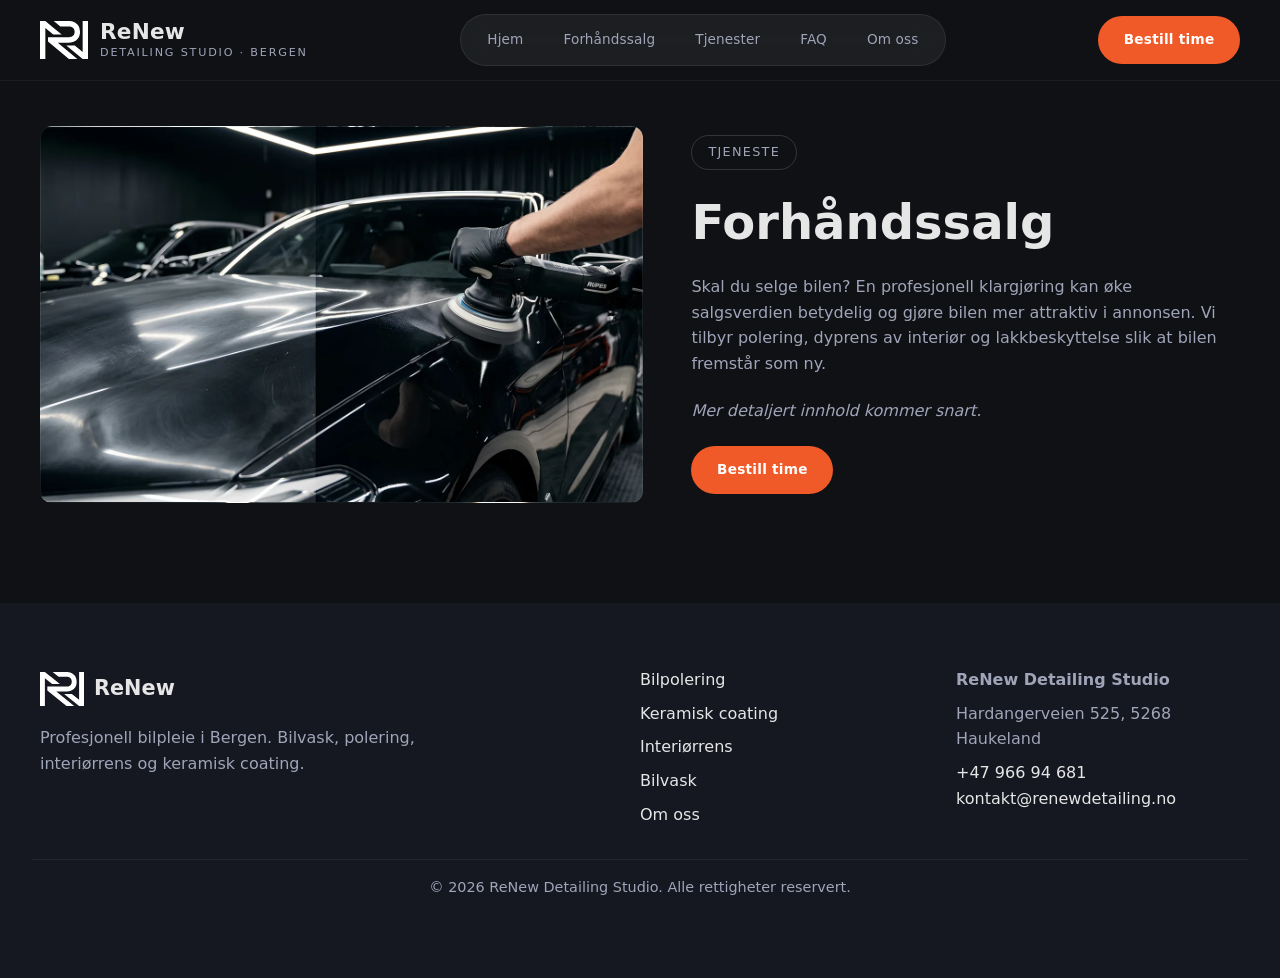
==== forhandssalg/index.html @ 08a84643 "Tjenester-galleri, FAQ, Om oss-side, WhatsApp, Dekkskift-bilde og SEO-fikser" ====
<!DOCTYPE html>
<html lang="no">
<head>
  <meta charset="UTF-8">
  <meta name="viewport" content="width=device-width, initial-scale=1.0">

  <title>Forhåndssalg – klargjøring før salg | ReNew Detailing Studio Bergen</title>
  <meta name="description" content="Profesjonell forhåndssalg-klargjøring i Bergen. Vi øker bilens verdi før salg med polering, dyprens og lakkbeskyttelse.">

  <link rel="icon" href="/favicon.ico">
  <link rel="stylesheet" href="/assets/css/main.css">
</head>

<body>

  <div id="site-header"></div>

  <main>
    <section class="service-intro">
      <div class="service-intro-inner">

        <div class="service-intro-media"
             style="--img: url('/assets/images/services/forhands-salg.webp')"
             role="img" aria-label="Forhåndssalg klargjøring i Bergen"></div>

        <div class="service-intro-content">
          <span class="section-tag">Tjeneste</span>
          <h1>Forhåndssalg</h1>
          <p>
            Skal du selge bilen? En profesjonell klargjøring kan øke salgsverdien
            betydelig og gjøre bilen mer attraktiv i annonsen. Vi tilbyr polering,
            dyprens av interiør og lakkbeskyttelse slik at bilen fremstår som ny.
          </p>
          <p><em>Mer detaljert innhold kommer snart.</em></p>
          <a class="btn-primary" href="/kontakt/">Bestill time</a>
        </div>

      </div>
    </section>
  </main>

  <div id="site-footer"></div>

  <script src="/assets/js/main.js" defer></script>
</body>
</html>
---- assets/css/main.css ----
/* =====================
   BASE
   ===================== */
@import url("./base/variables.css");
@import url("./base/reset.css");
@import url("./base/typography.css");

/* =====================
   LAYOUT
   ===================== */
@import url("./layout/layout.css");
@import url("./layout/header.css");
@import url("./layout/footer.css");

/* =====================
   SECTIONS
   ===================== */
@import url("./sections/hero.css");
@import url("./sections/feature-block.css");
@import url("./sections/services.css");
@import url("./sections/service-page.css");
@import url("./sections/faq.css");
@import url("./sections/visit.css");
@import url("./sections/why-us.css");
@import url("./sections/cta.css");
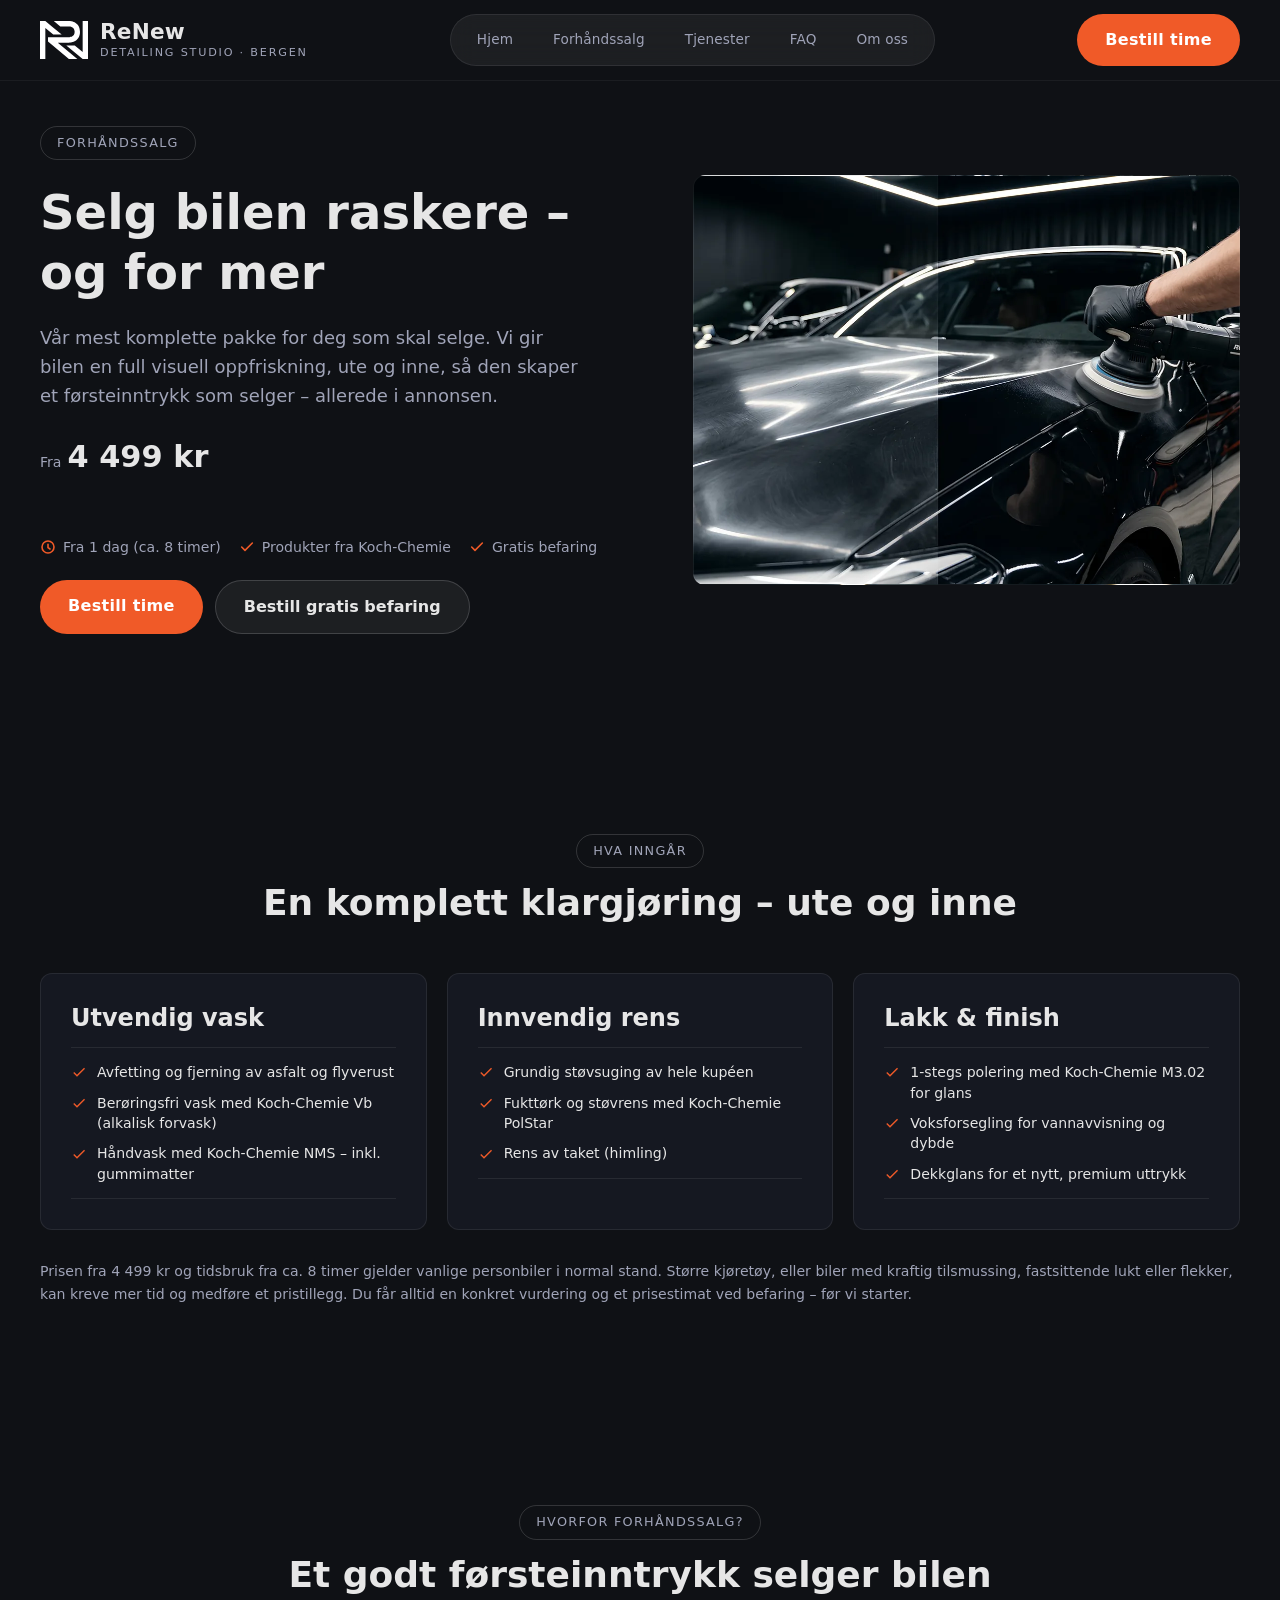
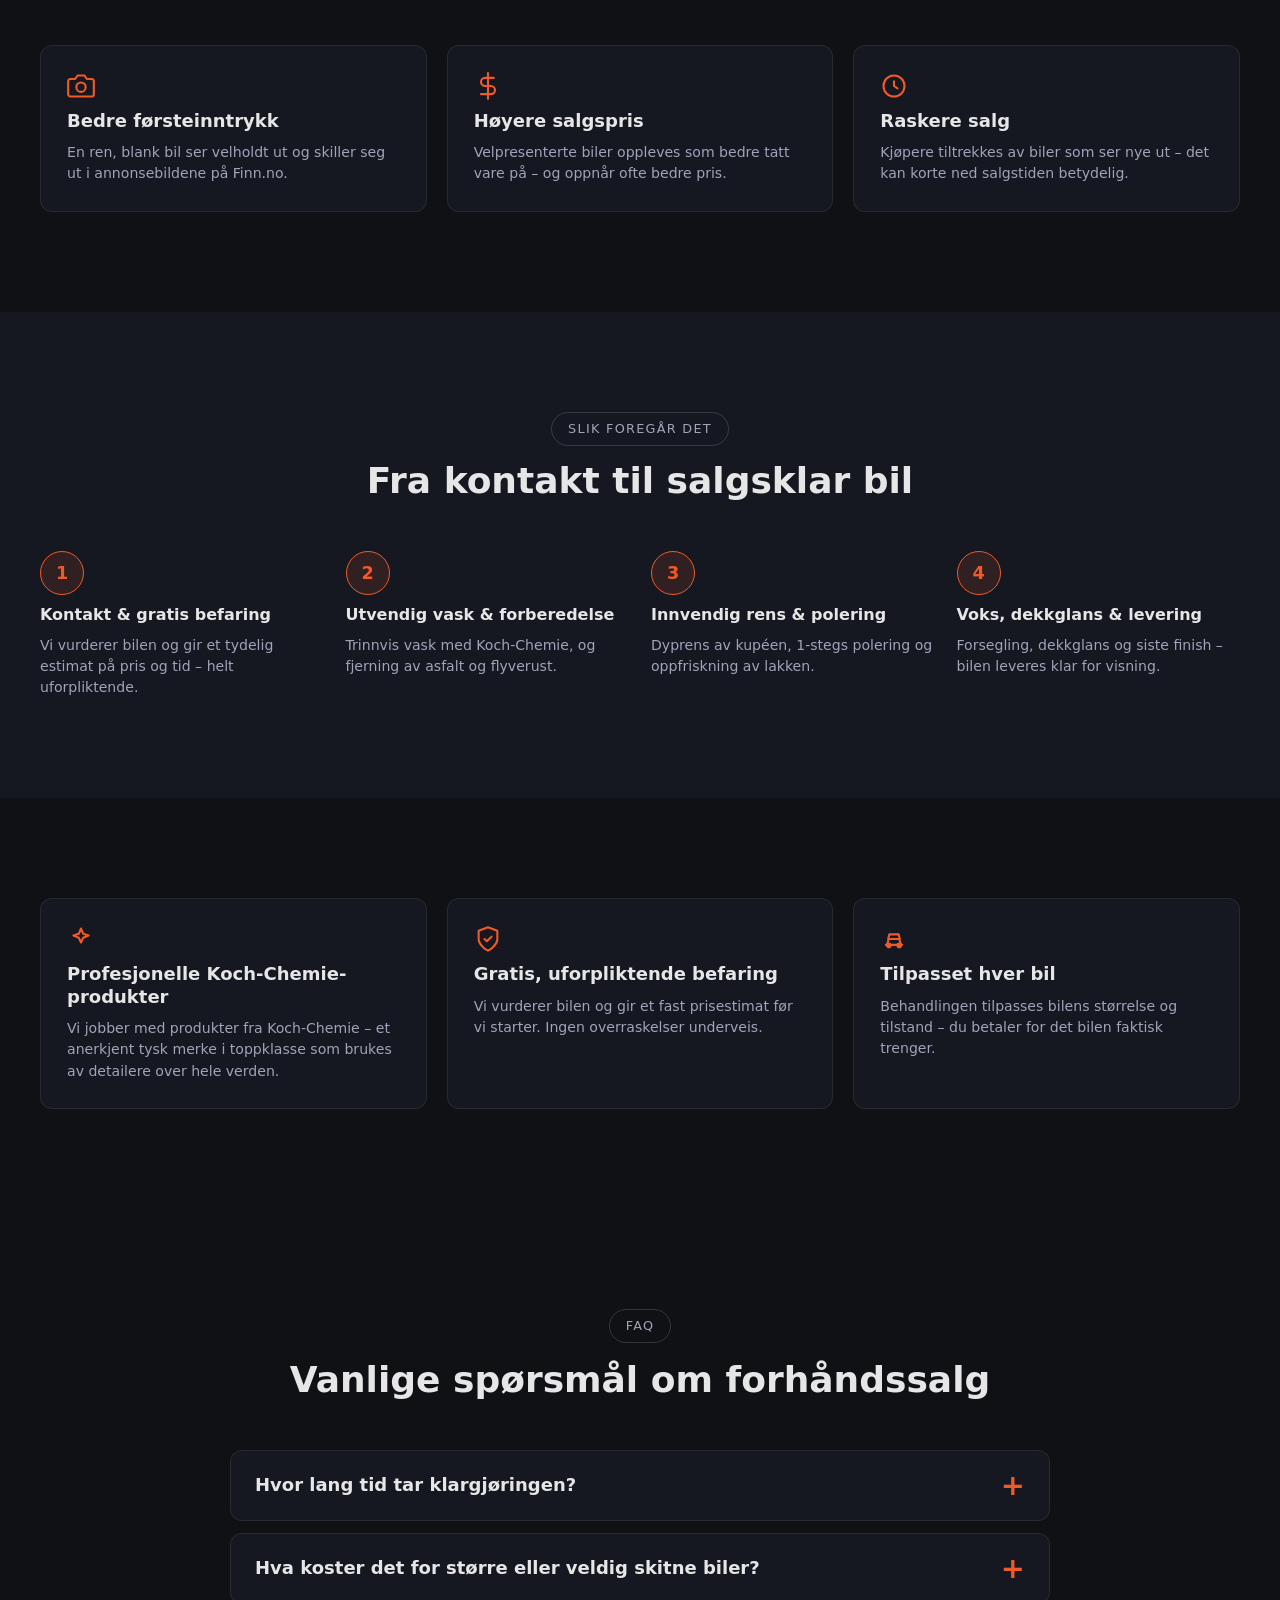
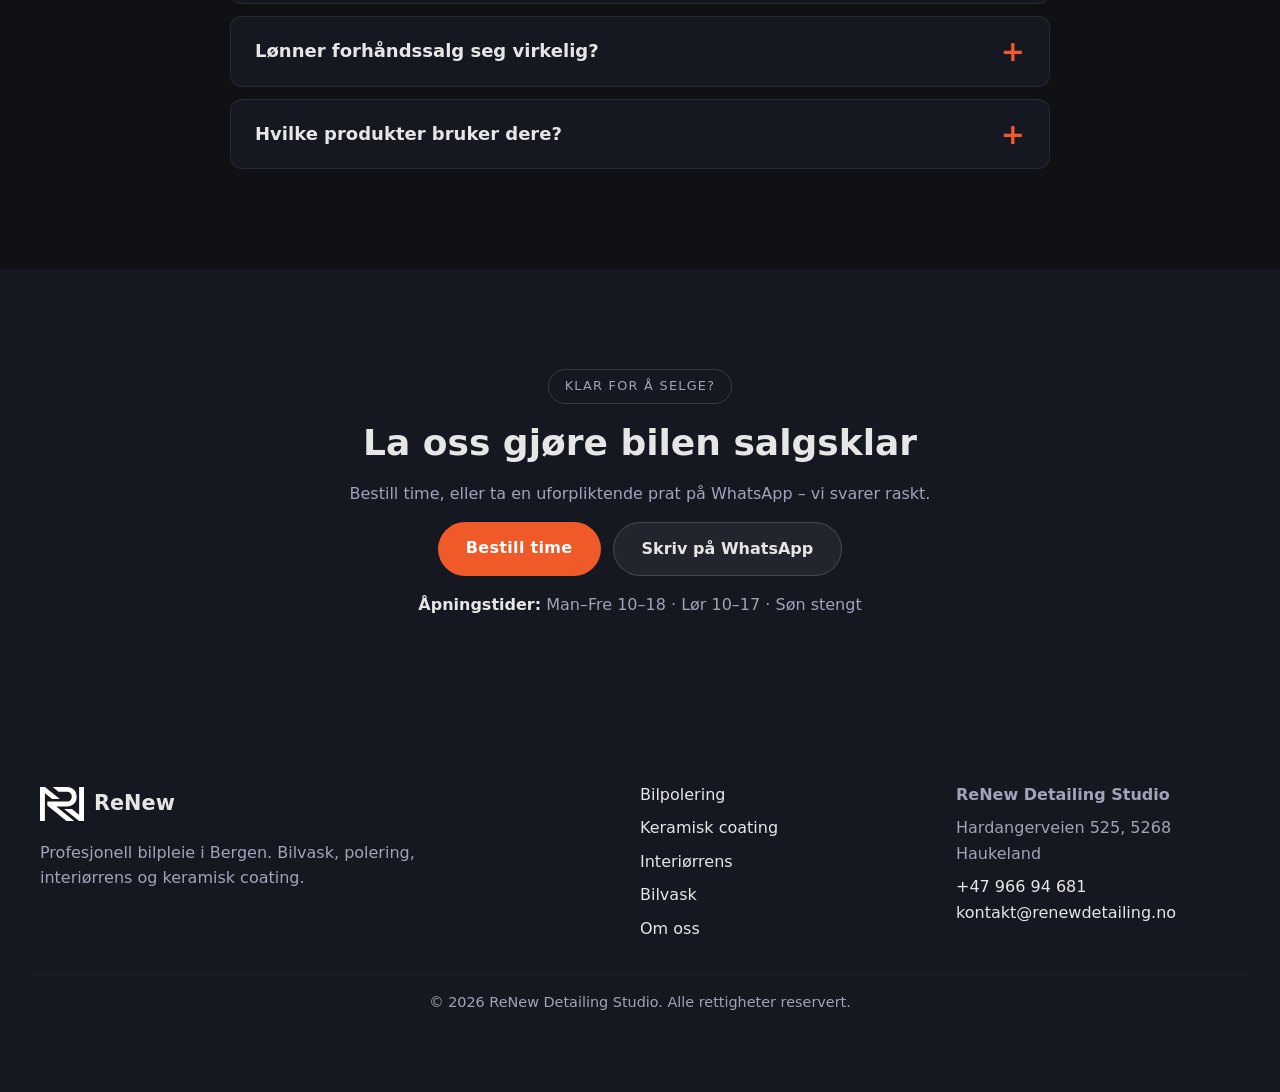
==== commit 06d78e50: "Forhåndssalg som flagskip, redesignet poleringsside og servicepakker" ====
--- a/forhandssalg/index.html
+++ b/forhandssalg/index.html
@@ -4,8 +4,8 @@
   <meta charset="UTF-8">
   <meta name="viewport" content="width=device-width, initial-scale=1.0">
 
-  <title>Forhåndssalg – klargjøring før salg | ReNew Detailing Studio Bergen</title>
-  <meta name="description" content="Profesjonell forhåndssalg-klargjøring i Bergen. Vi øker bilens verdi før salg med polering, dyprens og lakkbeskyttelse.">
+  <title>Forhåndssalg – salgsklargjøring i Bergen | ReNew Detailing Studio</title>
+  <meta name="description" content="Salgsklargjøring i Bergen som hjelper deg å selge bilen raskere og for mer. Komplett utvendig og innvendig klargjøring med Koch-Chemie. Fra 4 499 kr. Bestill gratis befaring.">
 
   <link rel="icon" href="/favicon.ico">
   <link rel="stylesheet" href="/assets/css/main.css">
@@ -16,27 +16,187 @@
   <div id="site-header"></div>
 
   <main>
-    <section class="service-intro">
-      <div class="service-intro-inner">
-
-        <div class="service-intro-media"
-             style="--img: url('/assets/images/services/forhands-salg.webp')"
-             role="img" aria-label="Forhåndssalg klargjøring i Bergen"></div>
-
-        <div class="service-intro-content">
-          <span class="section-tag">Tjeneste</span>
-          <h1>Forhåndssalg</h1>
-          <p>
-            Skal du selge bilen? En profesjonell klargjøring kan øke salgsverdien
-            betydelig og gjøre bilen mer attraktiv i annonsen. Vi tilbyr polering,
-            dyprens av interiør og lakkbeskyttelse slik at bilen fremstår som ny.
+
+    <!-- 1) HERO -->
+    <section class="svc-hero">
+      <div class="svc-hero-inner">
+        <div class="svc-hero-content">
+          <span class="section-tag">Forhåndssalg</span>
+          <h1>Selg bilen raskere – og for mer</h1>
+          <p class="svc-hero-lead">
+            Vår mest komplette pakke for deg som skal selge. Vi gir bilen en full
+            visuell oppfriskning, ute og inne, så den skaper et førsteinntrykk som
+            selger – allerede i annonsen.
           </p>
-          <p><em>Mer detaljert innhold kommer snart.</em></p>
+          <p class="svc-price-from"><span>Fra</span>4 499 kr</p>
+          <div class="svc-trust-inline">
+            <span><svg viewBox="0 0 24 24" fill="none" stroke="currentColor" stroke-width="2.4" stroke-linecap="round" stroke-linejoin="round"><path d="M12 8v5l3 2"/><circle cx="12" cy="12" r="9"/></svg> Fra 1 dag (ca. 8 timer)</span>
+            <span><svg viewBox="0 0 24 24" fill="none" stroke="currentColor" stroke-width="2.4" stroke-linecap="round" stroke-linejoin="round"><path d="M20 6 9 17l-5-5"/></svg> Produkter fra Koch-Chemie</span>
+            <span><svg viewBox="0 0 24 24" fill="none" stroke="currentColor" stroke-width="2.4" stroke-linecap="round" stroke-linejoin="round"><path d="M20 6 9 17l-5-5"/></svg> Gratis befaring</span>
+          </div>
+          <div class="svc-actions">
+            <a class="btn-primary" href="/kontakt/">Bestill time</a>
+            <a class="btn-ghost" href="https://wa.me/4796694681?text=Hei%21%20Jeg%20%C3%B8nsker%20en%20gratis%20befaring%20for%20forh%C3%A5ndssalg." target="_blank" rel="noopener">Bestill gratis befaring</a>
+          </div>
+        </div>
+        <div class="svc-hero-media" style="--img: url('/assets/images/services/forhands-salg.webp')" role="img" aria-label="Salgsklargjøring av bil i Bergen"></div>
+      </div>
+    </section>
+
+    <!-- 2) WHAT'S INCLUDED -->
+    <section class="tiers">
+      <div class="svc-heading">
+        <span class="section-tag">Hva inngår</span>
+        <h2>En komplett klargjøring – ute og inne</h2>
+      </div>
+
+      <div class="tier-grid svc-section">
+        <article class="tier">
+          <h3 class="tier-name">Utvendig vask</h3>
+          <ul class="tier-features">
+            <li>Avfetting og fjerning av asfalt og flyverust</li>
+            <li>Berøringsfri vask med Koch-Chemie Vb (alkalisk forvask)</li>
+            <li>Håndvask med Koch-Chemie NMS – inkl. gummimatter</li>
+          </ul>
+        </article>
+        <article class="tier">
+          <h3 class="tier-name">Innvendig rens</h3>
+          <ul class="tier-features">
+            <li>Grundig støvsuging av hele kupéen</li>
+            <li>Fukttørk og støvrens med Koch-Chemie PolStar</li>
+            <li>Rens av taket (himling)</li>
+          </ul>
+        </article>
+        <article class="tier">
+          <h3 class="tier-name">Lakk &amp; finish</h3>
+          <ul class="tier-features">
+            <li>1-stegs polering med Koch-Chemie M3.02 for glans</li>
+            <li>Voksforsegling for vannavvisning og dybde</li>
+            <li>Dekkglans for et nytt, premium uttrykk</li>
+          </ul>
+        </article>
+      </div>
+
+      <p class="tiers-note">
+        Prisen fra 4 499 kr og tidsbruk fra ca. 8 timer gjelder vanlige personbiler
+        i normal stand. Større kjøretøy, eller biler med kraftig tilsmussing, fastsittende
+        lukt eller flekker, kan kreve mer tid og medføre et pristillegg. Du får alltid en
+        konkret vurdering og et prisestimat ved befaring – før vi starter.
+      </p>
+    </section>
+
+    <!-- 3) WHY IT PAYS OFF -->
+    <section class="trust">
+      <div class="svc-heading">
+        <span class="section-tag">Hvorfor forhåndssalg?</span>
+        <h2>Et godt førsteinntrykk selger bilen</h2>
+      </div>
+      <div class="trust-grid svc-section">
+        <div class="trust-item">
+          <svg viewBox="0 0 24 24" fill="none" stroke="currentColor" stroke-width="1.8" stroke-linecap="round" stroke-linejoin="round"><path d="M23 19a2 2 0 0 1-2 2H3a2 2 0 0 1-2-2V8a2 2 0 0 1 2-2h4l2-3h6l2 3h4a2 2 0 0 1 2 2z"/><circle cx="12" cy="13" r="4"/></svg>
+          <h3>Bedre førsteinntrykk</h3>
+          <p>En ren, blank bil ser velholdt ut og skiller seg ut i annonsebildene på Finn.no.</p>
+        </div>
+        <div class="trust-item">
+          <svg viewBox="0 0 24 24" fill="none" stroke="currentColor" stroke-width="1.8" stroke-linecap="round" stroke-linejoin="round"><path d="M12 1v22"/><path d="M17 5H9.5a3.5 3.5 0 0 0 0 7h5a3.5 3.5 0 0 1 0 7H6"/></svg>
+          <h3>Høyere salgspris</h3>
+          <p>Velpresenterte biler oppleves som bedre tatt vare på – og oppnår ofte bedre pris.</p>
+        </div>
+        <div class="trust-item">
+          <svg viewBox="0 0 24 24" fill="none" stroke="currentColor" stroke-width="1.8" stroke-linecap="round" stroke-linejoin="round"><circle cx="12" cy="12" r="9"/><path d="M12 8v4l3 2"/></svg>
+          <h3>Raskere salg</h3>
+          <p>Kjøpere tiltrekkes av biler som ser nye ut – det kan korte ned salgstiden betydelig.</p>
+        </div>
+      </div>
+    </section>
+
+    <!-- 4) PROCESS -->
+    <section class="process">
+      <div class="svc-heading">
+        <span class="section-tag">Slik foregår det</span>
+        <h2>Fra kontakt til salgsklar bil</h2>
+      </div>
+      <div class="process-steps svc-section">
+        <div class="step">
+          <h3>Kontakt &amp; gratis befaring</h3>
+          <p>Vi vurderer bilen og gir et tydelig estimat på pris og tid – helt uforpliktende.</p>
+        </div>
+        <div class="step">
+          <h3>Utvendig vask &amp; forberedelse</h3>
+          <p>Trinnvis vask med Koch-Chemie, og fjerning av asfalt og flyverust.</p>
+        </div>
+        <div class="step">
+          <h3>Innvendig rens &amp; polering</h3>
+          <p>Dyprens av kupéen, 1-stegs polering og oppfriskning av lakken.</p>
+        </div>
+        <div class="step">
+          <h3>Voks, dekkglans &amp; levering</h3>
+          <p>Forsegling, dekkglans og siste finish – bilen leveres klar for visning.</p>
+        </div>
+      </div>
+    </section>
+
+    <!-- 5) TRUST -->
+    <section class="trust">
+      <div class="trust-grid svc-section">
+        <div class="trust-item">
+          <svg viewBox="0 0 24 24" fill="none" stroke="currentColor" stroke-width="1.8" stroke-linecap="round" stroke-linejoin="round"><path d="M12 3l1.9 4.6L18.5 9l-4.6 1.9L12 15l-1.9-4.1L5.5 9l4.6-1.4z"/></svg>
+          <h3>Profesjonelle Koch-Chemie-produkter</h3>
+          <p>Vi jobber med produkter fra Koch-Chemie – et anerkjent tysk merke i toppklasse som brukes av detailere over hele verden.</p>
+        </div>
+        <div class="trust-item">
+          <svg viewBox="0 0 24 24" fill="none" stroke="currentColor" stroke-width="1.8" stroke-linecap="round" stroke-linejoin="round"><path d="M12 22s8-4 8-10V5l-8-3-8 3v7c0 6 8 10 8 10z"/><path d="M9 12l2 2 4-4"/></svg>
+          <h3>Gratis, uforpliktende befaring</h3>
+          <p>Vi vurderer bilen og gir et fast prisestimat før vi starter. Ingen overraskelser underveis.</p>
+        </div>
+        <div class="trust-item">
+          <svg viewBox="0 0 24 24" fill="none" stroke="currentColor" stroke-width="1.8" stroke-linecap="round" stroke-linejoin="round"><path d="M5 17h14M6 17l1.5-5h9L18 17M7 12l1-4h8l1 4"/><circle cx="7.5" cy="17.5" r="1.5"/><circle cx="16.5" cy="17.5" r="1.5"/></svg>
+          <h3>Tilpasset hver bil</h3>
+          <p>Behandlingen tilpasses bilens størrelse og tilstand – du betaler for det bilen faktisk trenger.</p>
+        </div>
+      </div>
+    </section>
+
+    <!-- 6) FAQ -->
+    <section class="faq">
+      <div class="faq-head">
+        <span class="section-tag">FAQ</span>
+        <h2>Vanlige spørsmål om forhåndssalg</h2>
+      </div>
+      <div class="faq-list">
+        <details class="faq-item">
+          <summary>Hvor lang tid tar klargjøringen?</summary>
+          <div class="faq-answer"><p>For en vanlig personbil tar det som regel rundt 8 timer – altså én dag. Er bilen stor eller kraftig tilsmusset (fastsittende lukt, flekker e.l.), kan det ta lengre tid, og vi avtaler dette på forhånd.</p></div>
+        </details>
+        <details class="faq-item">
+          <summary>Hva koster det for større eller veldig skitne biler?</summary>
+          <div class="faq-answer"><p>Prisen fra 4 499 kr gjelder vanlige personbiler i normal stand. For varebil, store biler eller kraftig tilsmussede biler kan det tilkomme et tillegg. Det avklarer vi alltid ved befaring, så du vet prisen før vi starter.</p></div>
+        </details>
+        <details class="faq-item">
+          <summary>Lønner forhåndssalg seg virkelig?</summary>
+          <div class="faq-answer"><p>En velpresentert bil gir et bedre førsteinntrykk i annonsen, oppleves som bedre tatt vare på, og kan både selges raskere og oppnå bedre pris. For mange dekker klargjøringen seg selv flere ganger.</p></div>
+        </details>
+        <details class="faq-item">
+          <summary>Hvilke produkter bruker dere?</summary>
+          <div class="faq-answer"><p>Vi bruker profesjonelle produkter fra Koch-Chemie – blant annet Vb og NMS til vask, PolStar innvendig og M3.02 til polering. Det er kvalitetsprodukter som gir et rent, jevnt og varig resultat.</p></div>
+        </details>
+      </div>
+    </section>
+
+    <!-- 7) FINAL CTA -->
+    <section class="svc-cta">
+      <div class="svc-cta-inner">
+        <span class="section-tag">Klar for å selge?</span>
+        <h2>La oss gjøre bilen salgsklar</h2>
+        <p>Bestill time, eller ta en uforpliktende prat på WhatsApp – vi svarer raskt.</p>
+        <div class="svc-actions">
           <a class="btn-primary" href="/kontakt/">Bestill time</a>
-        </div>
-
-      </div>
-    </section>
+          <a class="btn-ghost" href="https://wa.me/4796694681?text=Hei%21%20Jeg%20har%20et%20sp%C3%B8rsm%C3%A5l%20om%20forh%C3%A5ndssalg." target="_blank" rel="noopener">Skriv på WhatsApp</a>
+        </div>
+        <p class="svc-cta-hours"><b>Åpningstider:</b> Man–Fre 10–18 · Lør 10–17 · Søn stengt</p>
+      </div>
+    </section>
+
   </main>
 
   <div id="site-footer"></div>
--- a/assets/css/main.css
+++ b/assets/css/main.css
@@ -19,6 +19,7 @@
 @import url("./sections/feature-block.css");
 @import url("./sections/services.css");
 @import url("./sections/service-page.css");
+@import url("./sections/service-packages.css");
 @import url("./sections/faq.css");
 @import url("./sections/visit.css");
 @import url("./sections/why-us.css");
